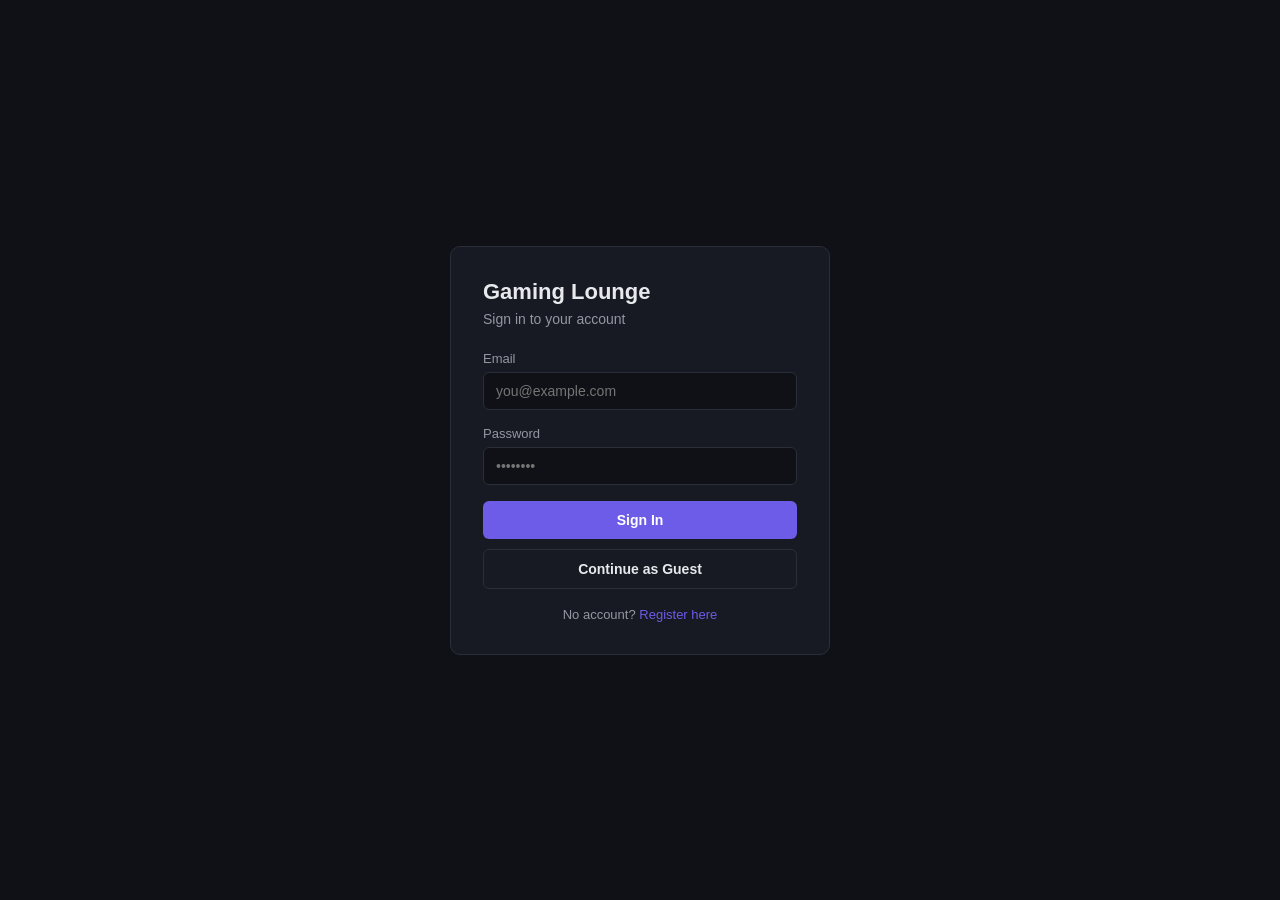
==== src/main/resources/static/index.html @ 43b3f2f2 "made index.html,style.css and auth.js" ====
<!DOCTYPE html>
<html lang="en">
<head>
    <meta charset="UTF-8">
    <meta name="viewport" content="width=device-width, initial-scale=1.0">
    <title>Login // Gaming Lounge System</title>
    <link rel="stylesheet" href="css/style.css">
</head>
<body>

<div class="auth-wrap">
    <div class="card">
        <h1>Gaming Lounge</h1>
        <p class="subtitle">Sign in to your account</p>

        <div class="error-msg" id="errorMsg"></div>

        <div class="field">
            <label for="email">Email</label>
            <input type="email" id="email" placeholder="you@example.com">
        </div>
        <div class="field">
            <label for="password">Password</label>
            <input type="password" id="password" placeholder="••••••••">
        </div>

        <button onclick="handleLogin()">Sign In</button>
        <button class="secondary" style="margin-top:10px" onclick="handleGuestLogin()">Continue as Guest</button>

        <div class="switch-line">
            No account? <a href="register.html">Register here</a>
        </div>
    </div>
</div>

<script src="lib/jquery-4.0.0.min.js"></script>
<script src="js/auth/login.js"></script>
</body>
</html>
---- src/main/resources/static/css/style.css ----
:root {
    --bg: #0f1117;
    --panel: #171a23;
    --border: #2a2e3a;
    --text: #e8e9ed;
    --text-dim: #9497a3;
    --primary: #6c5ce7;
    --primary-hover: #7d6ef0;
    --success: #2ecc71;
    --danger: #e74c3c;
    --font: 'Segoe UI', Arial, sans-serif;
}

* { box-sizing: border-box; }

body {
    margin: 0;
    background: var(--bg);
    color: var(--text);
    font-family: var(--font);
    min-height: 100vh;
}

/* ---- Centered auth card (login/register/otp) ---- */
.auth-wrap {
    min-height: 100vh;
    display: flex;
    align-items: center;
    justify-content: center;
    padding: 20px;
}

.card {
    background: var(--panel);
    border: 1px solid var(--border);
    border-radius: 10px;
    padding: 32px;
    width: 100%;
    max-width: 380px;
}

.card h1 {
    margin: 0 0 6px;
    font-size: 22px;
}

.card p.subtitle {
    margin: 0 0 24px;
    color: var(--text-dim);
    font-size: 14px;
}

.field {
    margin-bottom: 16px;
}

.field label {
    display: block;
    margin-bottom: 6px;
    font-size: 13px;
    color: var(--text-dim);
}

.field input, .field select, .field textarea {
    width: 100%;
    padding: 10px 12px;
    background: var(--bg);
    border: 1px solid var(--border);
    border-radius: 6px;
    color: var(--text);
    font-size: 14px;
    font-family: var(--font);
}

.field input:focus, .field select:focus, .field textarea:focus {
    outline: none;
    border-color: var(--primary);
}

button, .btn {
    width: 100%;
    padding: 11px;
    background: var(--primary);
    border: none;
    border-radius: 6px;
    color: white;
    font-size: 14px;
    font-weight: 600;
    cursor: pointer;
}

button:hover, .btn:hover { background: var(--primary-hover); }

button.secondary {
    background: transparent;
    border: 1px solid var(--border);
    color: var(--text);
}

.switch-line {
    margin-top: 18px;
    text-align: center;
    font-size: 13px;
    color: var(--text-dim);
}

.switch-line a { color: var(--primary); text-decoration: none; }

.error-msg {
    background: rgba(231, 76, 60, 0.12);
    border: 1px solid var(--danger);
    color: #ff8a80;
    padding: 10px 12px;
    border-radius: 6px;
    font-size: 13px;
    margin-bottom: 16px;
    display: none;
}
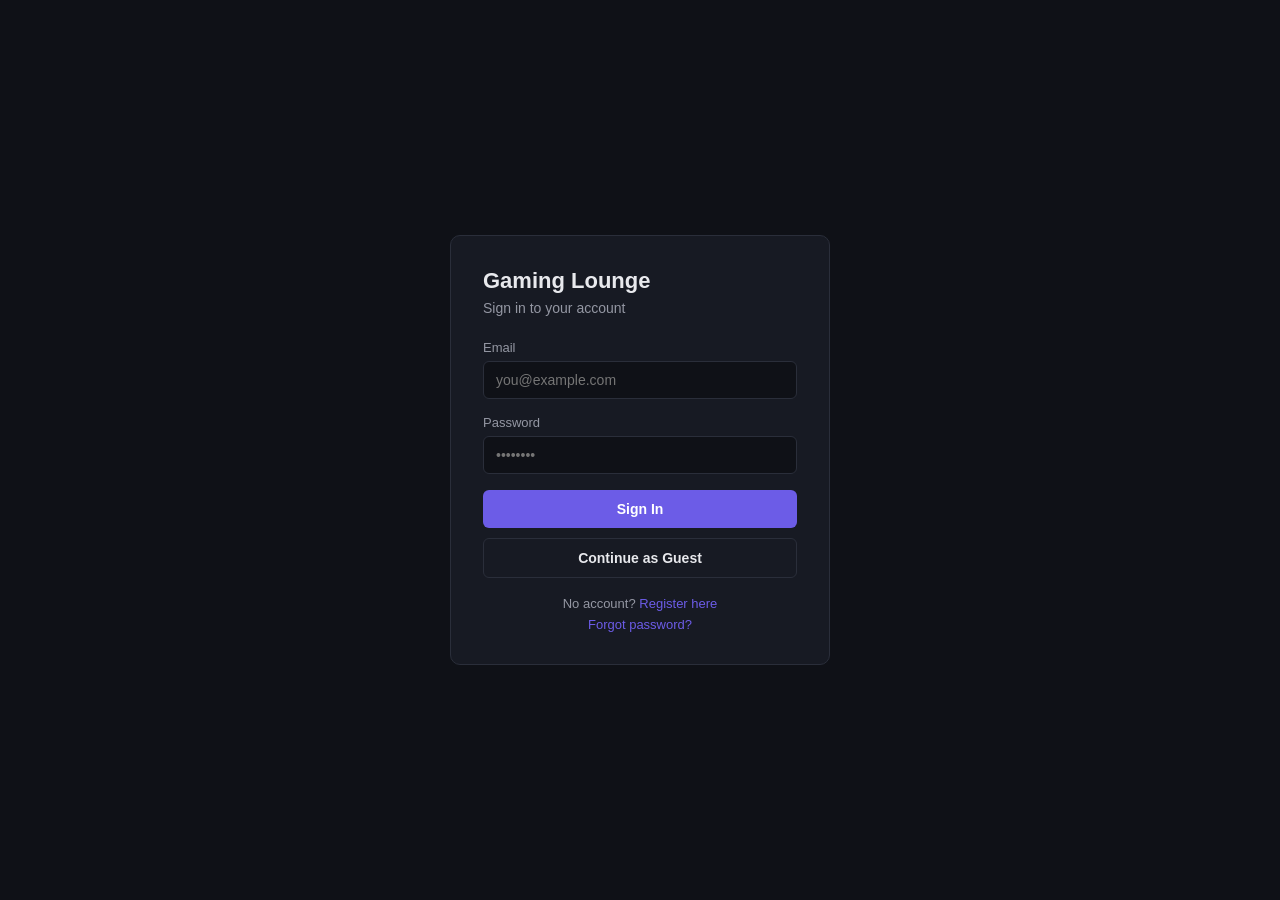
==== commit d3e054da: "checked the project" ====
--- a/src/main/resources/static/index.html
+++ b/src/main/resources/static/index.html
@@ -30,6 +30,9 @@
         <div class="switch-line">
             No account? <a href="register.html">Register here</a>
         </div>
+        <div class="switch-line" style="margin-top:6px">
+            <a href="forgot-password.html">Forgot password?</a>
+        </div>
     </div>
 </div>
 
--- a/src/main/resources/static/css/style.css
+++ b/src/main/resources/static/css/style.css
@@ -116,3 +116,47 @@
     margin-bottom: 16px;
     display: none;
 }
+
+.success-msg {
+    background: rgba(46, 204, 113, 0.12);
+    border: 1px solid var(--success);
+    color: #7ee8a8;
+    padding: 10px 12px;
+    border-radius: 6px;
+    font-size: 13px;
+    margin-bottom: 16px;
+    display: none;
+}
+
+.topbar {
+    display: flex;
+    align-items: center;
+    justify-content: space-between;
+    padding: 14px 24px;
+    background: var(--panel);
+    border-bottom: 1px solid var(--border);
+}
+
+.topbar .brand { font-weight: 700; font-size: 16px; }
+
+.topbar .user-info { color: var(--text-dim); font-size: 13px; }
+
+.container { padding: 24px; max-width: 1100px; margin: 0 auto; }
+
+table {
+    width: 100%;
+    border-collapse: collapse;
+    background: var(--panel);
+    border: 1px solid var(--border);
+    border-radius: 8px;
+    overflow: hidden;
+}
+
+th, td {
+    text-align: left;
+    padding: 10px 14px;
+    border-bottom: 1px solid var(--border);
+    font-size: 14px;
+}
+
+th { color: var(--text-dim); font-weight: 600; font-size: 12px; text-transform: uppercase; }
